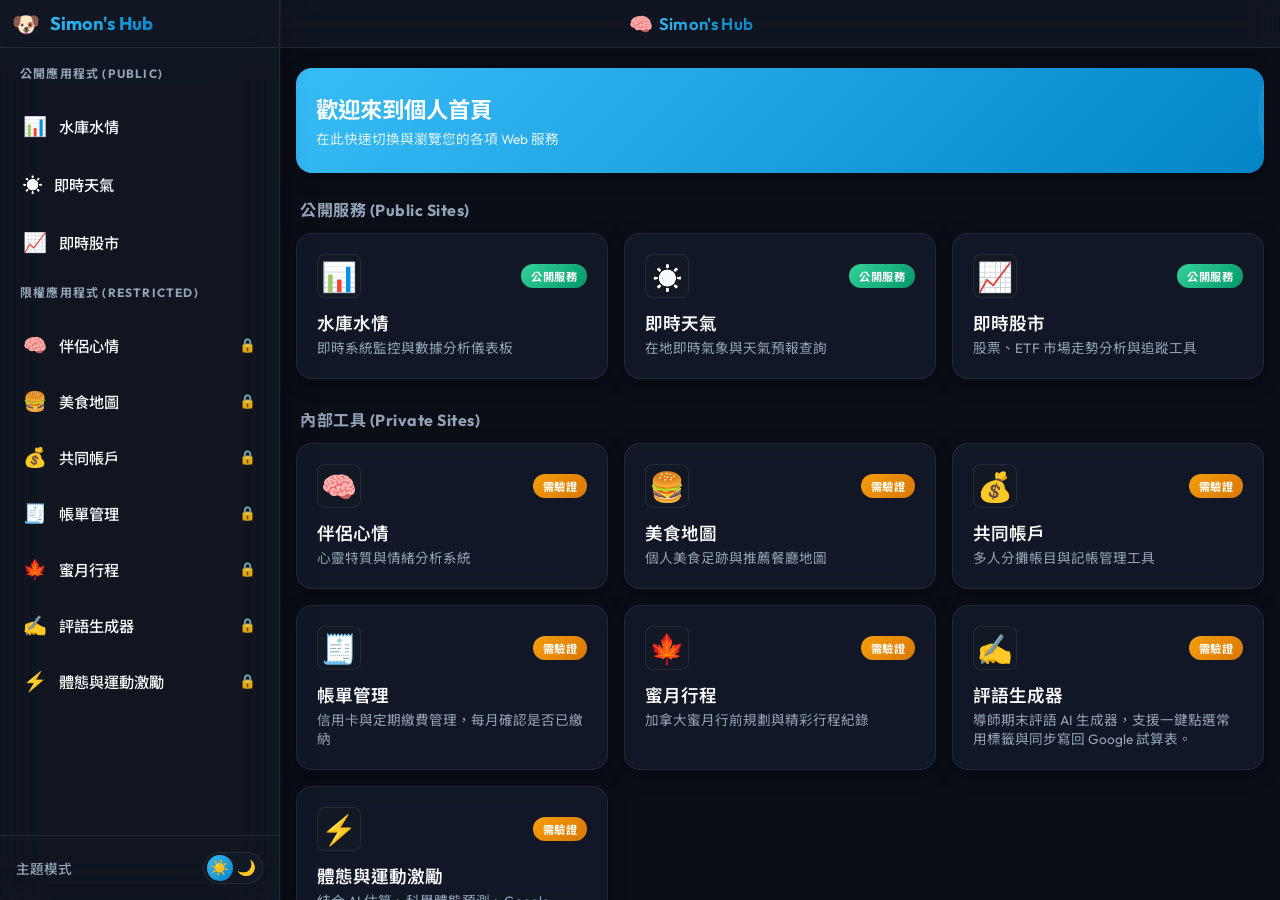
==== index.html @ bf1a93dc "入口頁：manifest 連結加版本號，讓瀏覽器重新讀取新圖示 Co-Authored-By: Claude Haiku 5.5 <noreply@anthropic.com> Claude-Sess" ====
<!DOCTYPE html>
<html lang="zh-TW">
<head>
  <meta charset="UTF-8">
  <meta name="viewport" content="width=device-width, initial-scale=1.0, maximum-scale=1.0, user-scalable=no">
  <meta name="apple-mobile-web-app-capable" content="yes">
  <meta name="apple-mobile-web-app-status-bar-style" content="black-translucent">
  <meta name="description" content="Simon's Web Apps Portal - 一站式整合個人開發的各項 Web 應用程式，支援行動端最佳化與關鍵字安全存取。">
  <title>Simon's Hub - 個人應用整合入口</title>
  
  <!-- Preconnect to Google Fonts -->
  <link rel="preconnect" href="https://fonts.googleapis.com">
  <link rel="preconnect" href="https://fonts.gstatic.com" crossorigin>
  <link href="https://fonts.googleapis.com/css2?family=Outfit:wght@300;400;500;600;700&family=Noto+Sans+TC:wght@300;400;500;700&display=swap" rel="stylesheet">
  
  <!-- CSS Stylesheet (Cache Busted v1.0.39) -->
  <link rel="stylesheet" href="style.css?v=1.0.40">
  <link rel="manifest" href="manifest.json?v=2">
  <meta name="theme-color" content="#0f172a">
  <link rel="icon" href="icons/icon-192.png?v=2">
  <link rel="apple-touch-icon" href="icons/icon-192.png?v=2">
</head>
<body class="theme-dark">

  <!-- Top Navigation Header -->
  <header class="app-header" id="appHeader">
    <div class="header-left">
      <button class="icon-btn" id="menuToggleBtn" aria-label="打開選單" title="選單">
        <svg class="icon" viewBox="0 0 24 24" width="24" height="24">
          <path d="M3 18h18v-2H3v2zm0-5h18v-2H3v2zm0-7v2h18V6H3z" fill="currentColor"/>
        </svg>
      </button>
      <button class="icon-btn" id="homeBtn" aria-label="回到首頁" title="回首頁" style="display: none;">
        <svg class="icon" viewBox="0 0 24 24" width="24" height="24">
          <path d="M10 20v-6h4v6h5v-8h3L12 3 2 12h3v8z" fill="currentColor"/>
        </svg>
      </button>
    </div>
    
    <div class="header-center">
      <span class="header-logo" id="headerLogo">🧠</span>
      <h1 class="header-title" id="headerTitle">Simon's Hub</h1>
    </div>
    
    <div class="header-right" id="headerRightActions" style="display: none;">
      <button class="header-action-btn" id="iframeReloadBtn" aria-label="重新整理頁面" title="重新整理">
        <svg class="icon" viewBox="0 0 24 24" width="20" height="20">
          <path d="M17.65 6.35C16.2 4.9 14.21 4 12 4c-4.42 0-7.99 3.58-7.99 8s3.57 8 7.99 8c3.73 0 6.84-2.55 7.73-6h-2.08c-.82 2.33-3.04 4-5.65 4-3.31 0-6-2.69-6-6s2.69-6 6-6c1.66 0 3.14.69 4.22 1.78L13 11h7V4l-2.35 2.35z" fill="currentColor"/>
        </svg>
      </button>
      <button class="header-action-btn" id="iframeExternalBtn" aria-label="在新分頁開啟" title="在新分頁開啟">
        <svg class="icon" viewBox="0 0 24 24" width="20" height="20">
          <path d="M19 19H5V5h7V3H5c-1.11 0-2 .9-2 2v14c0 1.1.89 2 2 2h14c1.1 0 2-.9 2-2v-7h-2v7zM14 3v2h3.59l-9.83 9.83 1.41 1.41L19 6.41V10h2V3h-7z" fill="currentColor"/>
        </svg>
      </button>
    </div>
  </header>


  <!-- Side Navigation Drawer -->
  <aside class="drawer" id="navDrawer" aria-hidden="true">
    <div class="drawer-header">
      <div class="drawer-branding">
        <span class="branding-logo">🐶</span>
        <span class="branding-text">Simon's Hub</span>
      </div>
      <button class="icon-btn close-btn" id="drawerCloseBtn" aria-label="關閉選單">
        <svg class="icon" viewBox="0 0 24 24" width="24" height="24">
          <path d="M19 6.41L17.59 5 12 10.59 6.41 5 5 6.41 10.59 12 5 17.59 6.41 19 12 13.41 17.59 19 19 17.59 13.41 12z" fill="currentColor"/>
        </svg>
      </button>
    </div>
    
    <nav class="drawer-nav">
      <div class="nav-section-title">公開應用程式 (Public)</div>
      <ul class="nav-list" id="publicNavList">
        <!-- Rendered dynamically by app.js -->
      </ul>
      
      <div class="nav-section-title">限權應用程式 (Restricted)</div>
      <ul class="nav-list" id="restrictedNavList">
        <!-- Rendered dynamically by app.js -->
      </ul>
    </nav>

    <!-- Drawer Footer Actions -->
    <div class="drawer-footer">
      <div class="theme-switch-wrapper">
        <span class="footer-label">主題模式</span>
        <button class="theme-toggle-btn" id="themeToggleBtn" aria-label="切換主題">
          <span class="theme-icon icon-light">☀️</span>
          <span class="theme-icon icon-dark">🌙</span>
        </button>
      </div>
      <button class="lock-all-btn" id="lockAllBtn" style="display: none;">
        <svg viewBox="0 0 24 24" width="16" height="16">
          <path d="M18 8h-1V6c0-2.76-2.24-5-5-5S7 3.24 7 6v2H6c-1.1 0-2 .9-2 2v10c0 1.1.9 2 2 2h12c1.1 0 2-.9 2-2V10c0-1.1-.9-2-2-2zm-6 9c-1.1 0-2-.9-2-2s.9-2 2-2 2 .9 2 2-.9 2-2 2zm3.1-9H8.9V6c0-1.71 1.39-3.1 3.1-3.1 1.71 0 3.1 1.39 3.1 3.1v2z" fill="currentColor"/>
        </svg>
        重新鎖定所有 App
      </button>
    </div>
  </aside>
  
  <!-- Scrim overlay when drawer is open -->
  <div class="drawer-scrim" id="drawerScrim" aria-hidden="true"></div>

  <!-- Main Portal Screen -->
  <main class="main-container" id="mainContainer">
    
    <!-- 1. Dashboard Landing Section -->
    <section class="dashboard-section" id="dashboardSection">
      <div class="hero-banner">
        <h2 class="hero-title">歡迎來到個人首頁</h2>
        <p class="hero-subtitle">在此快速切換與瀏覽您的各項 Web 服務</p>
      </div>

      <div class="dashboard-group">
        <h3 class="group-title">公開服務 (Public Sites)</h3>
        <div class="grid-layout" id="publicGrid">
          <!-- Rendered dynamically by app.js -->
        </div>
      </div>

      <div class="dashboard-group">
        <h3 class="group-title">內部工具 (Private Sites)</h3>
        <div class="grid-layout" id="restrictedGrid">
          <!-- Rendered dynamically by app.js -->
        </div>
      </div>
    </section>

    <!-- 2. Iframe Content Viewer Section -->
    <section class="iframe-section" id="iframeSection" style="display: none;">
      <!-- Scrollable iframe container wrapper -->
      <div class="iframe-wrapper">

        <iframe id="appIframe" class="app-iframe" src="" loading="lazy" allow="geolocation"></iframe>
        
        <!-- Premium glassmorphic loading spinner -->
        <div class="iframe-loader" id="iframeLoader">
          <div class="spinner-spinner"></div>
          <span class="loader-text">載入服務中...</span>
        </div>
      </div>
    </section>

  </main>

  <!-- Keyword Authorization Modal Dialog -->
  <div class="modal-overlay" id="passwordModal" aria-hidden="true">
    <div class="modal-content">
      <div class="modal-header">
        <div class="modal-title-wrapper">
          <span class="modal-icon" id="modalAppIcon">🧠</span>
          <h4 class="modal-title" id="modalTitle">輸入關鍵字驗證</h4>
        </div>
        <button class="icon-btn" id="modalCloseBtn" aria-label="關閉對話框">
          <svg viewBox="0 0 24 24" width="20" height="20">
            <path d="M19 6.41L17.59 5 12 10.59 6.41 5 5 6.41 10.59 12 5 17.59 6.41 19 12 13.41 17.59 19 19 17.59 13.41 12z" fill="currentColor"/>
          </svg>
        </button>
      </div>
      
      <form id="passwordForm" autocomplete="off" onsubmit="return false;">
        <p class="modal-prompt">此為受保護的內部工具，請輸入存取關鍵字 (Passcode)：</p>
        
        <div class="input-wrapper">
          <input type="password" id="passcodeInput" placeholder="請輸入關鍵字" autocomplete="off" required>
          <button type="button" class="password-toggle" id="passwordToggleBtn" aria-label="顯示密碼">
            <!-- Eye icon -->
            <svg class="eye-icon" viewBox="0 0 24 24" width="20" height="20" id="eyeIcon">
              <path d="M12 4.5C7 4.5 2.73 7.61 1 12c1.73 4.39 6 7.5 11 7.5s9.27-3.11 11-7.5c-1.73-4.39-6-7.5-11-7.5zM12 17c-2.76 0-5-2.24-5-5s2.24-5 5-5 5 2.24 5 5-2.24 5-5 5zm0-8c-1.66 0-3 1.34-3 3s1.34 3 3 3 3-1.34 3-3-1.34-3-3-3z" fill="currentColor"/>
            </svg>
          </button>
        </div>
        
        <div class="error-msg" id="passwordErrorMsg" role="alert" style="display: none;">關鍵字不正確，請重新輸入！</div>
        
        <div class="modal-actions">
          <button type="button" class="btn btn-secondary" id="modalCancelBtn">取消</button>
          <button type="submit" class="btn btn-primary" id="modalSubmitBtn">解鎖存取</button>
        </div>
      </form>
    </div>
  </div>

  <!-- JavaScript App Logic (Cache Busted v1.0.39) -->
  <script src="config.js?v=1.0.43"></script>
  <script src="app.js?v=1.0.41"></script>
  <script>
    if ('serviceWorker' in navigator) navigator.serviceWorker.register('sw.js');
  </script>
</body>
</html>
---- style.css ----
/* Custom Stylesheet - Simon's Web Apps Integration Portal */

/* ==========================================
   1. Theme Variables & Base Setup
   ========================================== */
:root {
  /* Common Core tokens */
  --font-sans: 'Outfit', 'Noto Sans TC', -apple-system, BlinkMacSystemFont, "Segoe UI", Roboto, Helvetica, Arial, sans-serif;
  --transition-smooth: all 0.3s cubic-bezier(0.25, 0.8, 0.25, 1);
  --transition-bounce: all 0.4s cubic-bezier(0.175, 0.885, 0.32, 1.275);
  --border-radius-sm: 8px;
  --border-radius-md: 16px;
  --border-radius-lg: 24px;
  
  /* Color Scheme: Dark Mode (Default) */
  --bg-primary: #0a0e17;
  --bg-secondary: #121824;
  --bg-glass: rgba(18, 24, 36, 0.8);
  --bg-card: rgba(22, 30, 49, 0.6);
  --border-color: rgba(255, 255, 255, 0.08);
  --border-focus: #38bdf8;
  --text-primary: #f8fafc;
  --text-secondary: #94a3b8;
  
  --accent-color: #0ea5e9;
  --accent-gradient: linear-gradient(135deg, #38bdf8 0%, #0284c7 100%);
  --badge-public: linear-gradient(135deg, #34d399 0%, #059669 100%);
  --badge-private: linear-gradient(135deg, #f59e0b 0%, #d97706 100%);
  --badge-unlocked: linear-gradient(135deg, #a78bfa 0%, #7c3aed 100%);
  
  --shadow-lg: 0 10px 30px -5px rgba(0, 0, 0, 0.5), 0 0 0 1px rgba(255, 255, 255, 0.05);
  --shadow-md: 0 4px 20px -2px rgba(0, 0, 0, 0.4);
  --overlay-bg: rgba(5, 8, 15, 0.85);
  --sidebar-width: 280px;
}

/* Color Scheme: Light Mode Toggle */
body.theme-light {
  --bg-primary: #f1f5f9;
  --bg-secondary: #ffffff;
  --bg-glass: rgba(255, 255, 255, 0.8);
  --bg-card: rgba(255, 255, 255, 0.7);
  --border-color: rgba(15, 23, 42, 0.08);
  --border-focus: #0284c7;
  --text-primary: #0f172a;
  --text-secondary: #64748b;
  
  --accent-color: #0284c7;
  --accent-gradient: linear-gradient(135deg, #0284c7 0%, #0369a1 100%);
  --shadow-lg: 0 10px 30px -5px rgba(15, 23, 42, 0.1), 0 0 0 1px rgba(15, 23, 42, 0.03);
  --shadow-md: 0 4px 20px -2px rgba(15, 23, 42, 0.05);
  --overlay-bg: rgba(15, 23, 42, 0.6);
}

/* Reset and base styles */
* {
  margin: 0;
  padding: 0;
  box-sizing: border-box;
  -webkit-tap-highlight-color: transparent; /* Disable blue highlight on tap */
}

html, body {
  width: 100%;
  height: 100%;
  font-family: var(--font-sans);
  background-color: var(--bg-primary);
  color: var(--text-primary);
  overflow: hidden; /* Prevent body scrolling since frame/drawer scrolls */
  transition: background-color 0.3s ease, color 0.3s ease;
}

/* Common icon helper */
.icon {
  display: inline-block;
  width: 24px;
  height: 24px;
  fill: currentColor;
  vertical-align: middle;
}

/* Dynamic Buttons */
.icon-btn {
  background: transparent;
  border: none;
  color: var(--text-primary);
  width: 40px;
  height: 40px;
  display: flex;
  align-items: center;
  justify-content: center;
  border-radius: 50%;
  cursor: pointer;
  transition: var(--transition-smooth);
}

.icon-btn:active {
  background-color: var(--border-color);
  transform: scale(0.92);
}

/* ==========================================
   2. Header & Main Toolbar
   ========================================== */
.app-header {
  position: fixed;
  top: 0;
  left: 0;
  width: 100%;
  height: 48px; /* Reduced header height */
  background-color: var(--bg-glass);
  backdrop-filter: blur(16px);
  -webkit-backdrop-filter: blur(16px);
  border-bottom: 1px solid var(--border-color);
  display: flex;
  align-items: center;
  justify-content: space-between;
  padding: 0 6px;
  z-index: 100;
  box-shadow: 0 1px 10px rgba(0,0,0,0.05);
}

.header-left {
  display: flex;
  align-items: center;
  width: 88px; /* Anchors left side to center title */
  justify-content: flex-start;
}

.header-center {
  display: flex;
  align-items: center;
  justify-content: center;
  gap: 6px;
  flex: 1;
}

.header-logo {
  font-size: 1.2rem;
}

.header-title {
  font-size: 1.05rem;
  font-weight: 600;
  letter-spacing: 0.3px;
  background: var(--accent-gradient);
  -webkit-background-clip: text;
  -webkit-text-fill-color: transparent;
  white-space: nowrap;
  overflow: hidden;
  text-overflow: ellipsis;
}

.header-right {
  display: flex;
  align-items: center;
  width: 88px; /* Matches header-left for perfect centering */
  justify-content: flex-end;
  gap: 4px;
}

.header-action-btn {
  background: transparent;
  border: none;
  color: var(--text-secondary);
  width: 40px;
  height: 40px;
  display: flex;
  align-items: center;
  justify-content: center;
  border-radius: 50%;
  cursor: pointer;
  transition: var(--transition-smooth);
}

.header-action-btn:active {
  background-color: var(--border-color);
  color: var(--text-primary);
}


/* ==========================================
   3. Side Navigation Drawer
   ========================================== */
.drawer {
  position: fixed;
  top: 0;
  left: 0;
  width: var(--sidebar-width);
  height: 100%;
  background-color: var(--bg-glass);
  backdrop-filter: blur(24px);
  -webkit-backdrop-filter: blur(24px);
  border-right: 1px solid var(--border-color);
  z-index: 1000;
  display: flex;
  flex-direction: column;
  transform: translateX(-100%);
  transition: transform 0.35s cubic-bezier(0.16, 1, 0.3, 1);
  box-shadow: var(--shadow-lg);
}

.drawer.open {
  transform: translateX(0);
}

.drawer-header {
  height: 48px; /* Match header height */
  border-bottom: 1px solid var(--border-color);
  display: flex;
  align-items: center;
  justify-content: space-between;
  padding: 0 12px;
}

.drawer-branding {
  display: flex;
  align-items: center;
  gap: 10px;
}

.branding-logo {
  font-size: 1.4rem;
}

.branding-text {
  font-size: 1.15rem;
  font-weight: 700;
  background: var(--accent-gradient);
  -webkit-background-clip: text;
  -webkit-text-fill-color: transparent;
}

.drawer-nav {
  flex: 1;
  overflow-y: auto;
  padding: 16px 8px;
  display: flex;
  flex-direction: column;
  gap: 16px;
  -webkit-overflow-scrolling: touch;
}

.nav-section-title {
  font-size: 0.75rem;
  font-weight: 700;
  color: var(--text-secondary);
  text-transform: uppercase;
  letter-spacing: 1.2px;
  padding: 0 12px;
  margin-bottom: 4px;
}

.nav-list {
  list-style: none;
  display: flex;
  flex-direction: column;
  gap: 6px;
}

.nav-item {
  display: flex;
  align-items: center;
  gap: 12px;
  padding: 12px 14px;
  border-radius: var(--border-radius-sm);
  color: var(--text-primary);
  text-decoration: none;
  font-weight: 500;
  font-size: 0.95rem;
  cursor: pointer;
  transition: var(--transition-smooth);
  border: 1px solid transparent;
}

.nav-item:active {
  background-color: var(--border-color);
  transform: scale(0.98);
}

.nav-item.active {
  background-color: var(--bg-secondary);
  border-color: var(--border-color);
  box-shadow: var(--shadow-md);
}

.nav-item.active::before {
  content: '';
  position: absolute;
  left: 0;
  top: 15%;
  height: 70%;
  width: 4px;
  background: var(--accent-gradient);
  border-radius: 0 4px 4px 0;
}

.nav-icon {
  font-size: 1.2rem;
}

.nav-label {
  flex: 1;
  white-space: nowrap;
  overflow: hidden;
  text-overflow: ellipsis;
}

.nav-status {
  font-size: 0.85rem;
}

/* Scrim / Overlay behind Drawer */
.drawer-scrim {
  position: fixed;
  top: 0;
  left: 0;
  width: 100vw;
  height: 100vh;
  background-color: var(--overlay-bg);
  backdrop-filter: blur(4px);
  -webkit-backdrop-filter: blur(4px);
  z-index: 999;
  opacity: 0;
  pointer-events: none;
  transition: opacity 0.35s ease;
}

.drawer-scrim.open {
  opacity: 1;
  pointer-events: auto;
}

/* Drawer Footer */
.drawer-footer {
  padding: 16px;
  border-top: 1px solid var(--border-color);
  display: flex;
  flex-direction: column;
  gap: 12px;
}

.theme-switch-wrapper {
  display: flex;
  align-items: center;
  justify-content: space-between;
}

.footer-label {
  font-size: 0.85rem;
  font-weight: 500;
  color: var(--text-secondary);
}

.theme-toggle-btn {
  background-color: var(--bg-secondary);
  border: 1px solid var(--border-color);
  border-radius: 30px;
  width: 60px;
  height: 32px;
  display: flex;
  align-items: center;
  justify-content: space-between;
  padding: 2px 6px;
  cursor: pointer;
  position: relative;
  transition: var(--transition-smooth);
}

.theme-icon {
  font-size: 0.95rem;
  z-index: 2;
  transition: var(--transition-smooth);
}

.theme-toggle-btn::after {
  content: '';
  position: absolute;
  left: 3px;
  top: 2px;
  width: 26px;
  height: 26px;
  border-radius: 50%;
  background: var(--accent-gradient);
  transition: transform 0.3s cubic-bezier(0.25, 0.8, 0.25, 1);
  z-index: 1;
}

body.theme-light .theme-toggle-btn::after {
  transform: translateX(26px);
}

.lock-all-btn {
  display: flex;
  align-items: center;
  justify-content: center;
  gap: 8px;
  width: 100%;
  padding: 12px;
  border-radius: var(--border-radius-sm);
  background-color: rgba(244, 63, 94, 0.15);
  border: 1px solid rgba(244, 63, 94, 0.25);
  color: #fb7185;
  font-weight: 600;
  font-size: 0.85rem;
  cursor: pointer;
  transition: var(--transition-smooth);
}

.lock-all-btn:active {
  background-color: rgba(244, 63, 94, 0.25);
  transform: scale(0.97);
}

/* ==========================================
   4. Main Content Area
   ========================================== */
.main-container {
  width: 100%;
  height: 100%;
  padding-top: 48px; /* Leave space for header */
  position: relative;
}

/* ==========================================
   5. Dashboard Layout (Portal Home)
   ========================================== */
.dashboard-section {
  width: 100%;
  height: 100%;
  overflow-y: auto;
  padding: 20px 16px 40px 16px;
  -webkit-overflow-scrolling: touch;
}

.hero-banner {
  background: var(--accent-gradient);
  border-radius: var(--border-radius-md);
  padding: 24px 20px;
  margin-bottom: 24px;
  position: relative;
  overflow: hidden;
  box-shadow: var(--shadow-md);
}

.hero-banner::before {
  content: '';
  position: absolute;
  top: -50%;
  right: -20%;
  width: 200px;
  height: 200px;
  border-radius: 50%;
  background: rgba(255, 255, 255, 0.08);
  pointer-events: none;
}

.hero-title {
  font-size: 1.4rem;
  font-weight: 700;
  color: #ffffff;
  margin-bottom: 6px;
}

.hero-subtitle {
  font-size: 0.85rem;
  color: rgba(255, 255, 255, 0.85);
  font-weight: 400;
  line-height: 1.4;
}

.dashboard-group {
  margin-bottom: 28px;
}

.group-title {
  font-size: 1rem;
  font-weight: 700;
  color: var(--text-secondary);
  margin-bottom: 12px;
  padding-left: 4px;
  letter-spacing: 0.5px;
}

.grid-layout {
  display: grid;
  grid-template-columns: 1fr; /* Default to 1 col for mobile first */
  gap: 16px;
}

/* Premium Glass Cards */
.app-card {
  background-color: var(--bg-card);
  backdrop-filter: blur(8px);
  -webkit-backdrop-filter: blur(8px);
  border: 1px solid var(--border-color);
  border-radius: var(--border-radius-md);
  padding: 20px;
  display: flex;
  flex-direction: column;
  gap: 12px;
  cursor: pointer;
  transition: var(--transition-bounce);
  box-shadow: var(--shadow-md);
}

.app-card:active {
  transform: scale(0.96);
  background-color: var(--border-color);
}

.card-header {
  display: flex;
  align-items: center;
  justify-content: space-between;
}

.card-icon {
  font-size: 1.8rem;
  width: 44px;
  height: 44px;
  display: flex;
  align-items: center;
  justify-content: center;
  border-radius: var(--border-radius-sm);
  background-color: var(--bg-secondary);
  border: 1px solid var(--border-color);
}

.card-badge {
  font-size: 0.7rem;
  font-weight: 700;
  padding: 4px 10px;
  border-radius: 20px;
  color: #ffffff;
  letter-spacing: 0.5px;
}

.card-badge.public {
  background: var(--badge-public);
}

.card-badge.private {
  background: var(--badge-private);
}

.card-badge.unlocked {
  background: var(--badge-unlocked);
}

.card-info {
  display: flex;
  flex-direction: column;
  gap: 4px;
}

.card-title {
  font-size: 1.1rem;
  font-weight: 600;
  color: var(--text-primary);
}

.card-description {
  font-size: 0.85rem;
  color: var(--text-secondary);
  line-height: 1.4;
}

/* ==========================================
   6. Iframe Viewport Container
   ========================================== */
.iframe-section {
  position: absolute;
  top: 48px; /* Below navigation header */
  left: 0;
  width: 100%;
  height: calc(100% - 48px);
  display: flex;
  flex-direction: column;
  background-color: var(--bg-primary);
  z-index: 50;
}

.iframe-wrapper {
  flex: 1;
  position: relative;
  width: 100%;
  height: 100%;
  overflow: hidden;
}

.app-iframe {
  width: 1px;
  min-width: 100%;
  max-width: 100%;
  height: 100%;
  border: none;
  display: block;
  background-color: #ffffff; /* Default background for parsed page */
  -webkit-overflow-scrolling: touch;
}

/* Premium spinner loader overlay */
.iframe-loader {
  position: absolute;
  top: 0;
  left: 0;
  width: 100%;
  height: 100%;
  background-color: var(--bg-primary);
  display: flex;
  flex-direction: column;
  align-items: center;
  justify-content: center;
  gap: 16px;
  z-index: 10;
  opacity: 1;
  transition: opacity 0.4s ease;
  pointer-events: none;
}

.iframe-loader.hidden {
  opacity: 0;
}

.spinner-spinner {
  width: 44px;
  height: 44px;
  border: 4px solid var(--border-color);
  border-top-color: var(--accent-color);
  border-radius: 50%;
  animation: spin 1s linear infinite;
}

.loader-text {
  font-size: 0.9rem;
  color: var(--text-secondary);
  font-weight: 500;
}

@keyframes spin {
  0% { transform: rotate(0deg); }
  100% { transform: rotate(360deg); }
}

/* ==========================================
   7. Glassmorphic Passcode Modal Dialog
   ========================================== */
.modal-overlay {
  position: fixed;
  top: 0;
  left: 0;
  width: 100vw;
  height: 100vh;
  background-color: var(--overlay-bg);
  backdrop-filter: blur(12px);
  -webkit-backdrop-filter: blur(12px);
  z-index: 2000;
  display: flex;
  align-items: center;
  justify-content: center;
  padding: 20px;
  opacity: 0;
  pointer-events: none;
  transition: opacity 0.3s cubic-bezier(0.25, 0.8, 0.25, 1);
}

.modal-overlay.open {
  opacity: 1;
  pointer-events: auto;
}

.modal-content {
  background-color: var(--bg-secondary);
  border: 1px solid var(--border-color);
  border-radius: var(--border-radius-lg);
  width: 100%;
  max-width: 380px;
  box-shadow: var(--shadow-lg);
  transform: translateY(30px) scale(0.95);
  transition: transform 0.3s cubic-bezier(0.175, 0.885, 0.32, 1.275);
  overflow: hidden;
}

.modal-overlay.open .modal-content {
  transform: translateY(0) scale(1);
}

.modal-header {
  padding: 20px 20px 12px 20px;
  border-bottom: 1px solid var(--border-color);
  display: flex;
  align-items: center;
  justify-content: space-between;
}

.modal-title-wrapper {
  display: flex;
  align-items: center;
  gap: 8px;
}

.modal-icon {
  font-size: 1.4rem;
}

.modal-title {
  font-size: 1.1rem;
  font-weight: 700;
}

#passwordForm {
  padding: 20px;
  display: flex;
  flex-direction: column;
  gap: 16px;
}

.modal-prompt {
  font-size: 0.88rem;
  color: var(--text-secondary);
  line-height: 1.5;
}

.input-wrapper {
  position: relative;
  display: flex;
  align-items: center;
  width: 100%;
}

.input-wrapper input {
  width: 100%;
  height: 48px;
  background-color: var(--bg-primary);
  border: 1.5px solid var(--border-color);
  border-radius: var(--border-radius-sm);
  padding: 0 44px 0 16px;
  color: var(--text-primary);
  font-size: 1rem;
  font-family: var(--font-sans);
  transition: var(--transition-smooth);
}

.input-wrapper input:focus {
  outline: none;
  border-color: var(--border-focus);
  box-shadow: 0 0 0 3px rgba(14, 165, 233, 0.15);
}

.password-toggle {
  position: absolute;
  right: 4px;
  background: transparent;
  border: none;
  color: var(--text-secondary);
  width: 40px;
  height: 40px;
  display: flex;
  align-items: center;
  justify-content: center;
  cursor: pointer;
  border-radius: 50%;
}

.password-toggle:active {
  color: var(--text-primary);
  background-color: rgba(255,255,255,0.05);
}

.error-msg {
  font-size: 0.8rem;
  font-weight: 600;
  color: #f43f5e;
  background-color: rgba(244, 63, 94, 0.08);
  border: 1px solid rgba(244, 63, 94, 0.15);
  border-radius: var(--border-radius-sm);
  padding: 8px 12px;
}

.modal-actions {
  display: flex;
  gap: 10px;
  margin-top: 8px;
}

/* Button styles */
.btn {
  flex: 1;
  height: 48px;
  border-radius: var(--border-radius-sm);
  font-size: 0.95rem;
  font-weight: 600;
  cursor: pointer;
  transition: var(--transition-smooth);
  display: flex;
  align-items: center;
  justify-content: center;
}

.btn-secondary {
  background-color: var(--bg-primary);
  border: 1.5px solid var(--border-color);
  color: var(--text-primary);
}

.btn-secondary:active {
  background-color: var(--border-color);
}

.btn-primary {
  background: var(--accent-gradient);
  border: none;
  color: #ffffff;
  box-shadow: 0 4px 12px rgba(14, 165, 233, 0.25);
}

.btn-primary:active {
  transform: translateY(1px);
  box-shadow: 0 2px 6px rgba(14, 165, 233, 0.2);
}

/* ==========================================
   8. Media Queries for Responsive Adjustments
   ========================================== */
/* Tablet & Landscape Devices (Larger screens) */
@media (min-width: 600px) {
  .grid-layout {
    grid-template-columns: repeat(2, 1fr);
  }
}

/* Desktop View Layout Improvement */
@media (min-width: 1024px) {
  .grid-layout {
    grid-template-columns: repeat(3, 1fr);
  }
  
  /* Sidebar behaves as solid navigation column on wide desktops */
  .app-header {
    padding-left: 20px;
  }
  
  #menuToggleBtn {
    display: none; /* Hide menu button on desktop */
  }
  
  .drawer {
    transform: translateX(0); /* Always visible */
    width: var(--sidebar-width);
  }
  
  .drawer-scrim {
    display: none; /* No overlay required on desktop */
  }
  
  .main-container {
    padding-left: var(--sidebar-width); /* Push content to accommodate drawer */
  }
  
  .iframe-section {
    left: var(--sidebar-width);
    width: calc(100% - var(--sidebar-width));
  }
  
  #drawerCloseBtn {
    display: none; /* Hide drawer close button */
  }
}

/* ==========================================
   9. Mobile Premium Glassmorphism Overrides
   ========================================== */
@media (max-width: 768px) {
  /* 手機上不對卡片做背景模糊：卡片在捲動容器內，每一格捲動都要重新模糊底下內容，會造成卡頓 */
  .app-card {
    backdrop-filter: none !important;
    -webkit-backdrop-filter: none !important;
    box-shadow: 0 8px 32px 0 rgba(0, 0, 0, 0.25), 0 0 0 1px rgba(255, 255, 255, 0.03) inset !important;
  }
  
  body.theme-dark {
    --bg-card: linear-gradient(135deg, rgba(255, 255, 255, 0.06) 0%, rgba(255, 255, 255, 0.02) 100%) !important;
    --border-color: rgba(255, 255, 255, 0.12) !important;
  }
  
  body.theme-light {
    --bg-card: linear-gradient(135deg, rgba(255, 255, 255, 0.35) 0%, rgba(255, 255, 255, 0.15) 100%) !important;
    --border-color: rgba(15, 23, 42, 0.12) !important;
    --shadow-lg: 0 8px 32px 0 rgba(15, 23, 42, 0.08), 0 0 0 1px rgba(15, 23, 42, 0.03) inset !important;
  }
}
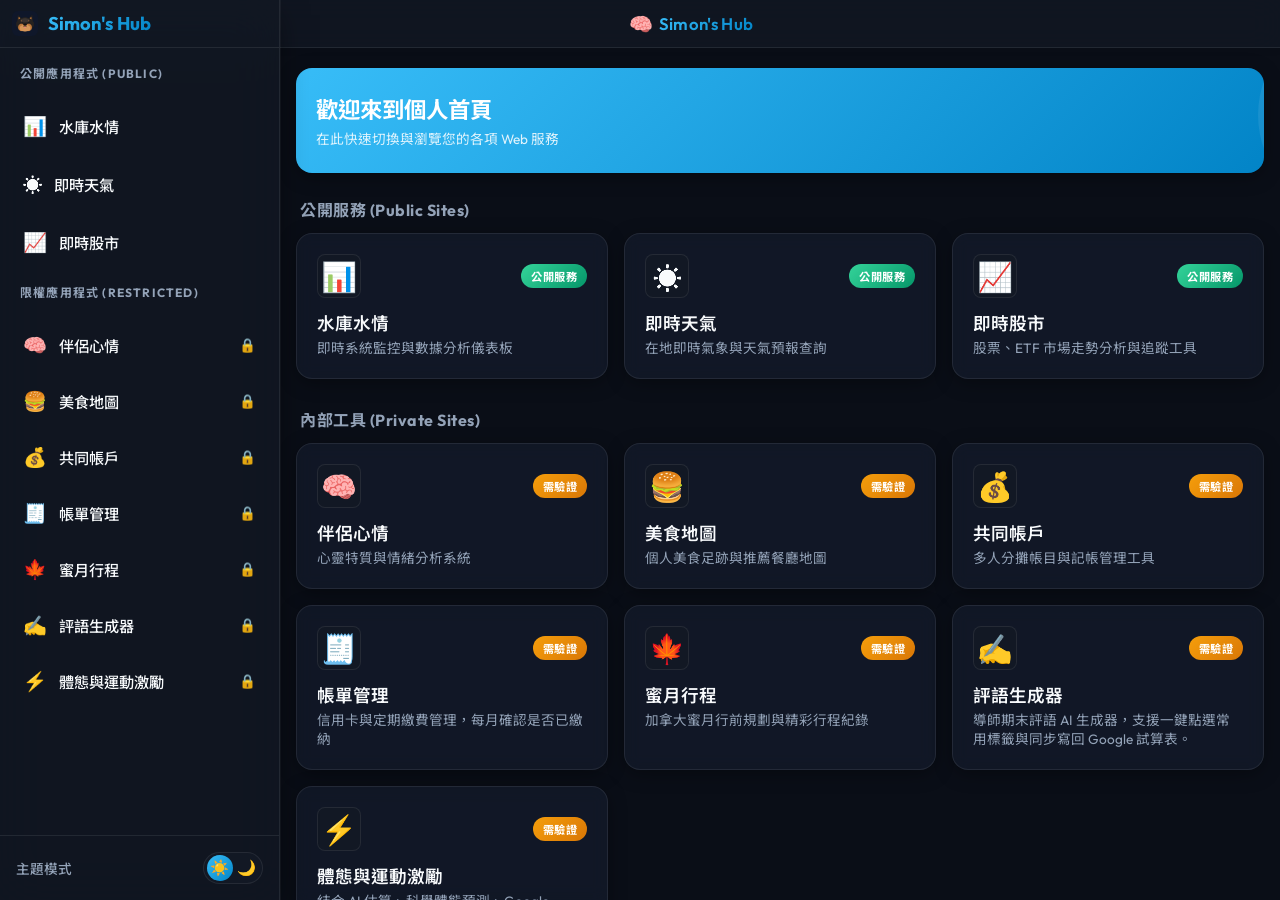
==== commit 3098c1c5: "入口頁：圖示改為黑柴，側邊標誌改用圖片 Co-Authored-By: Claude Haiku 5.5 <noreply@anthropic.com> Claude-Session: https:/" ====
--- a/index.html
+++ b/index.html
@@ -15,10 +15,10 @@
   
   <!-- CSS Stylesheet (Cache Busted v1.0.39) -->
   <link rel="stylesheet" href="style.css?v=1.0.40">
-  <link rel="manifest" href="manifest.json?v=2">
+  <link rel="manifest" href="manifest.json?v=4">
   <meta name="theme-color" content="#0f172a">
-  <link rel="icon" href="icons/icon-192.png?v=2">
-  <link rel="apple-touch-icon" href="icons/icon-192.png?v=2">
+  <link rel="icon" href="icons/icon-192.png?v=4">
+  <link rel="apple-touch-icon" href="icons/icon-192.png?v=4">
 </head>
 <body class="theme-dark">
 
@@ -61,7 +61,7 @@
   <aside class="drawer" id="navDrawer" aria-hidden="true">
     <div class="drawer-header">
       <div class="drawer-branding">
-        <span class="branding-logo">🐶</span>
+        <img class="branding-logo branding-img" src="icons/icon-192.png?v=4" alt="">
         <span class="branding-text">Simon's Hub</span>
       </div>
       <button class="icon-btn close-btn" id="drawerCloseBtn" aria-label="關閉選單">
--- a/style.css
+++ b/style.css
@@ -219,6 +219,14 @@
   gap: 10px;
 }
 
+.branding-img {
+  width: 1.6rem;
+  height: 1.6rem;
+  border-radius: 6px;
+  object-fit: cover;
+  flex-shrink: 0;
+}
+
 .branding-logo {
   font-size: 1.4rem;
 }
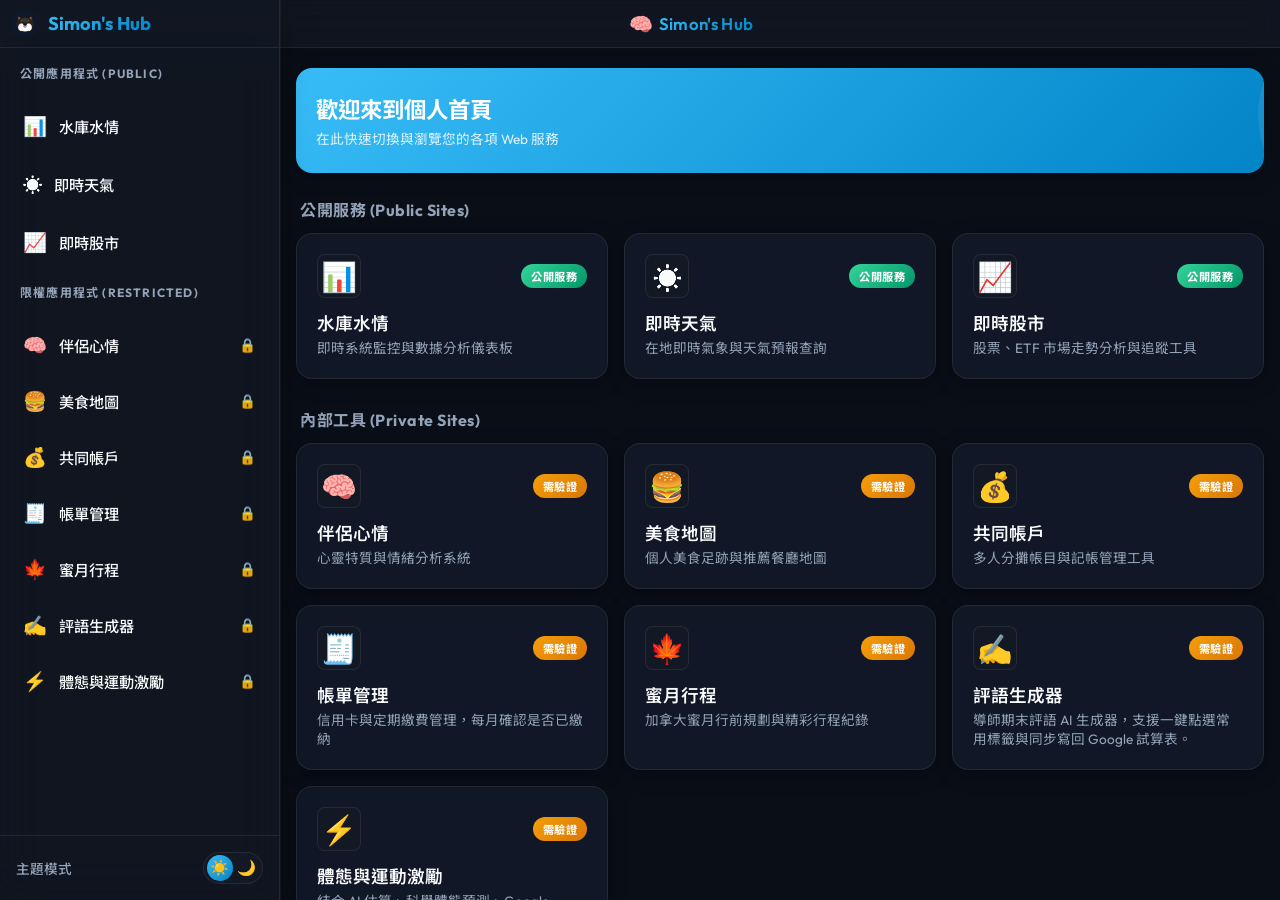
==== commit 05eac602: "入口頁：黑柴嘴邊改為白色，圖示版本更新 Co-Authored-By: Claude Haiku 5.5 <noreply@anthropic.com> Claude-Session: https:/" ====
--- a/index.html
+++ b/index.html
@@ -15,10 +15,10 @@
   
   <!-- CSS Stylesheet (Cache Busted v1.0.39) -->
   <link rel="stylesheet" href="style.css?v=1.0.40">
-  <link rel="manifest" href="manifest.json?v=4">
+  <link rel="manifest" href="manifest.json?v=5">
   <meta name="theme-color" content="#0f172a">
-  <link rel="icon" href="icons/icon-192.png?v=4">
-  <link rel="apple-touch-icon" href="icons/icon-192.png?v=4">
+  <link rel="icon" href="icons/icon-192.png?v=5">
+  <link rel="apple-touch-icon" href="icons/icon-192.png?v=5">
 </head>
 <body class="theme-dark">
 
@@ -61,7 +61,7 @@
   <aside class="drawer" id="navDrawer" aria-hidden="true">
     <div class="drawer-header">
       <div class="drawer-branding">
-        <img class="branding-logo branding-img" src="icons/icon-192.png?v=4" alt="">
+        <img class="branding-logo branding-img" src="icons/icon-192.png?v=5" alt="">
         <span class="branding-text">Simon's Hub</span>
       </div>
       <button class="icon-btn close-btn" id="drawerCloseBtn" aria-label="關閉選單">
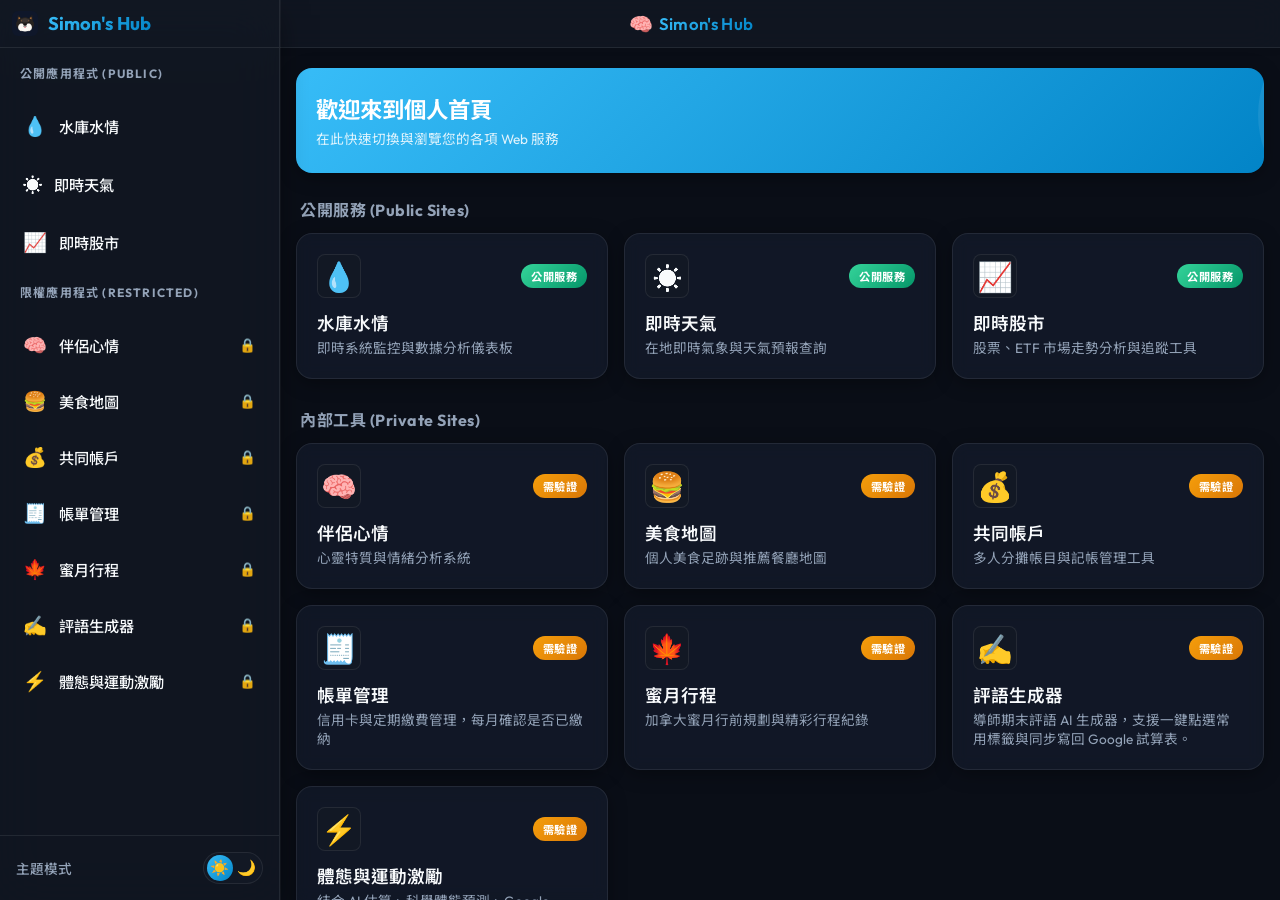
==== commit d572090c: "入口頁：水庫水情圖示改為 💧 Co-Authored-By: Claude Haiku 5.5 <noreply@anthropic.com> Claude-Session: https://clau" ====
--- a/index.html
+++ b/index.html
@@ -185,7 +185,7 @@
   </div>
 
   <!-- JavaScript App Logic (Cache Busted v1.0.39) -->
-  <script src="config.js?v=1.0.43"></script>
+  <script src="config.js?v=1.0.44"></script>
   <script src="app.js?v=1.0.41"></script>
   <script>
     if ('serviceWorker' in navigator) navigator.serviceWorker.register('sw.js');
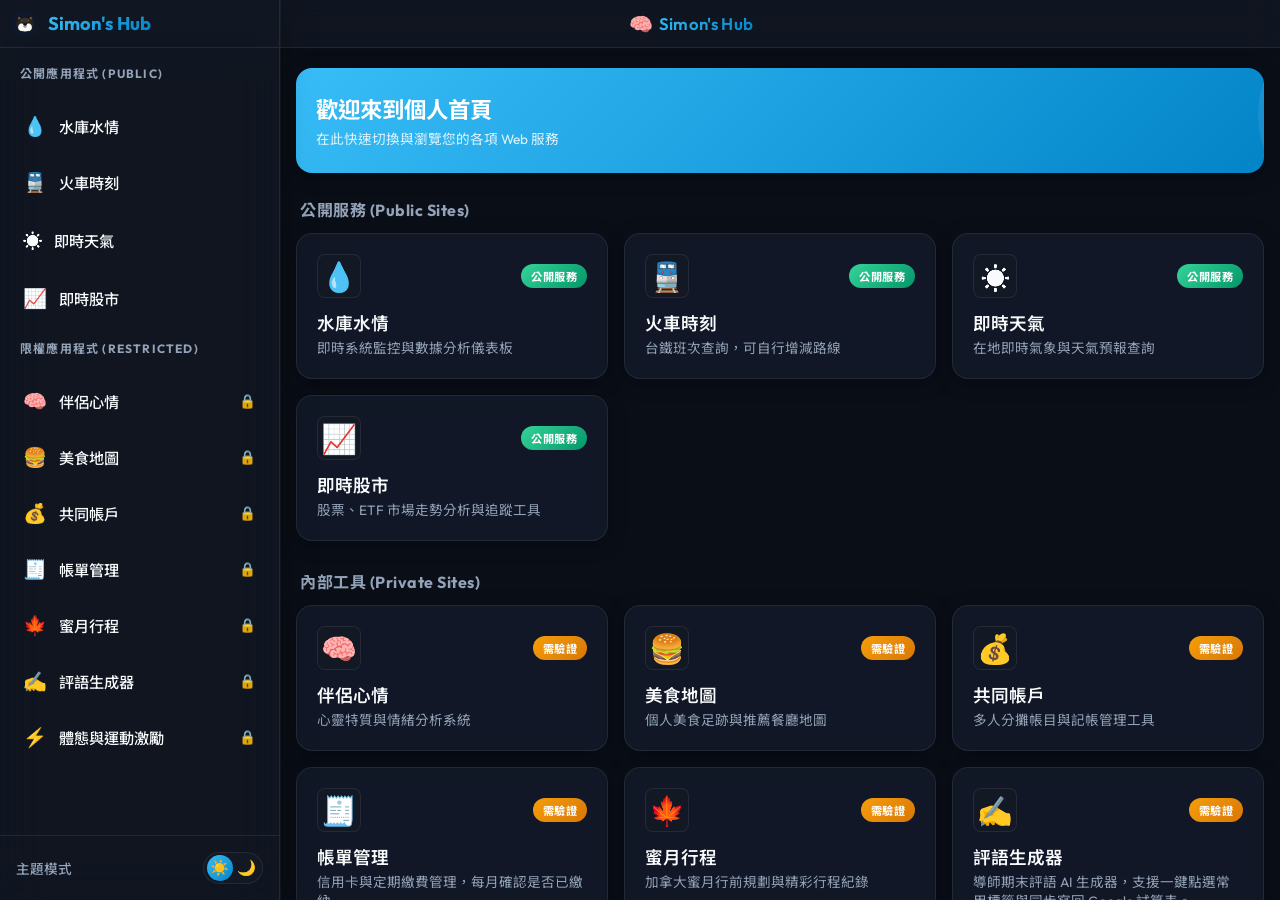
==== commit 2b7da1f5: "新增火車時刻頁（台鐵班次、可自行增減路線），並加入入口頁 Co-Authored-By: Claude Haiku 5.5 <noreply@anthropic.com> Claude-Session" ====
--- a/index.html
+++ b/index.html
@@ -15,7 +15,7 @@
   
   <!-- CSS Stylesheet (Cache Busted v1.0.39) -->
   <link rel="stylesheet" href="style.css?v=1.0.40">
-  <link rel="manifest" href="manifest.json?v=5">
+  <link rel="manifest" href="manifest.json?v=6">
   <meta name="theme-color" content="#0f172a">
   <link rel="icon" href="icons/icon-192.png?v=5">
   <link rel="apple-touch-icon" href="icons/icon-192.png?v=5">
@@ -185,7 +185,7 @@
   </div>
 
   <!-- JavaScript App Logic (Cache Busted v1.0.39) -->
-  <script src="config.js?v=1.0.44"></script>
+  <script src="config.js?v=1.0.45"></script>
   <script src="app.js?v=1.0.41"></script>
   <script>
     if ('serviceWorker' in navigator) navigator.serviceWorker.register('sw.js');
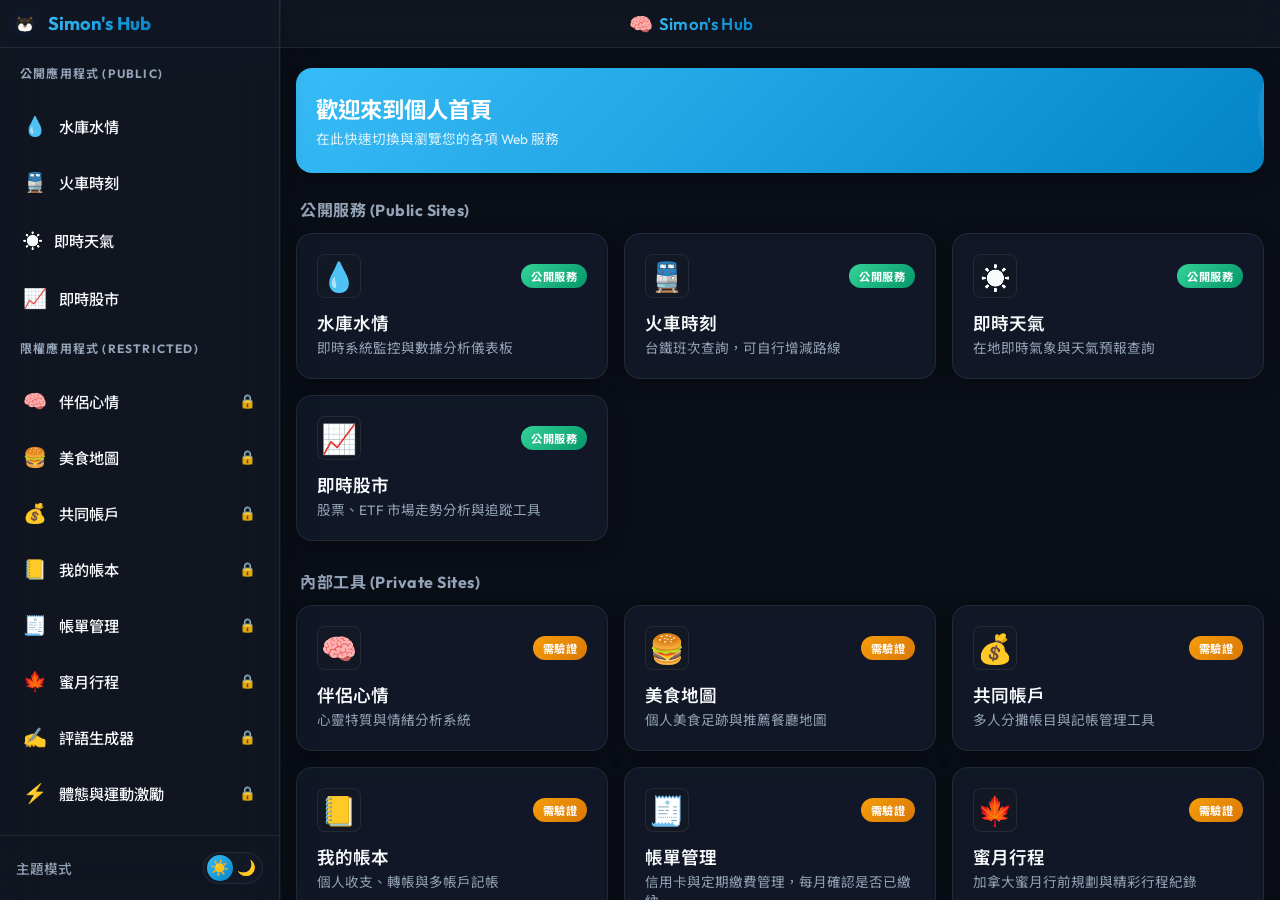
==== commit eb79c11c: "portal：config.js 版本號更新，讓瀏覽器載入新的功能頁清單 Co-Authored-By: Claude Haiku 5.5 <noreply@anthropic.com> Claude" ====
--- a/index.html
+++ b/index.html
@@ -185,7 +185,7 @@
   </div>
 
   <!-- JavaScript App Logic (Cache Busted v1.0.39) -->
-  <script src="config.js?v=1.0.45"></script>
+  <script src="config.js?v=1.0.46"></script>
   <script src="app.js?v=1.0.41"></script>
   <script>
     if ('serviceWorker' in navigator) navigator.serviceWorker.register('sw.js');
